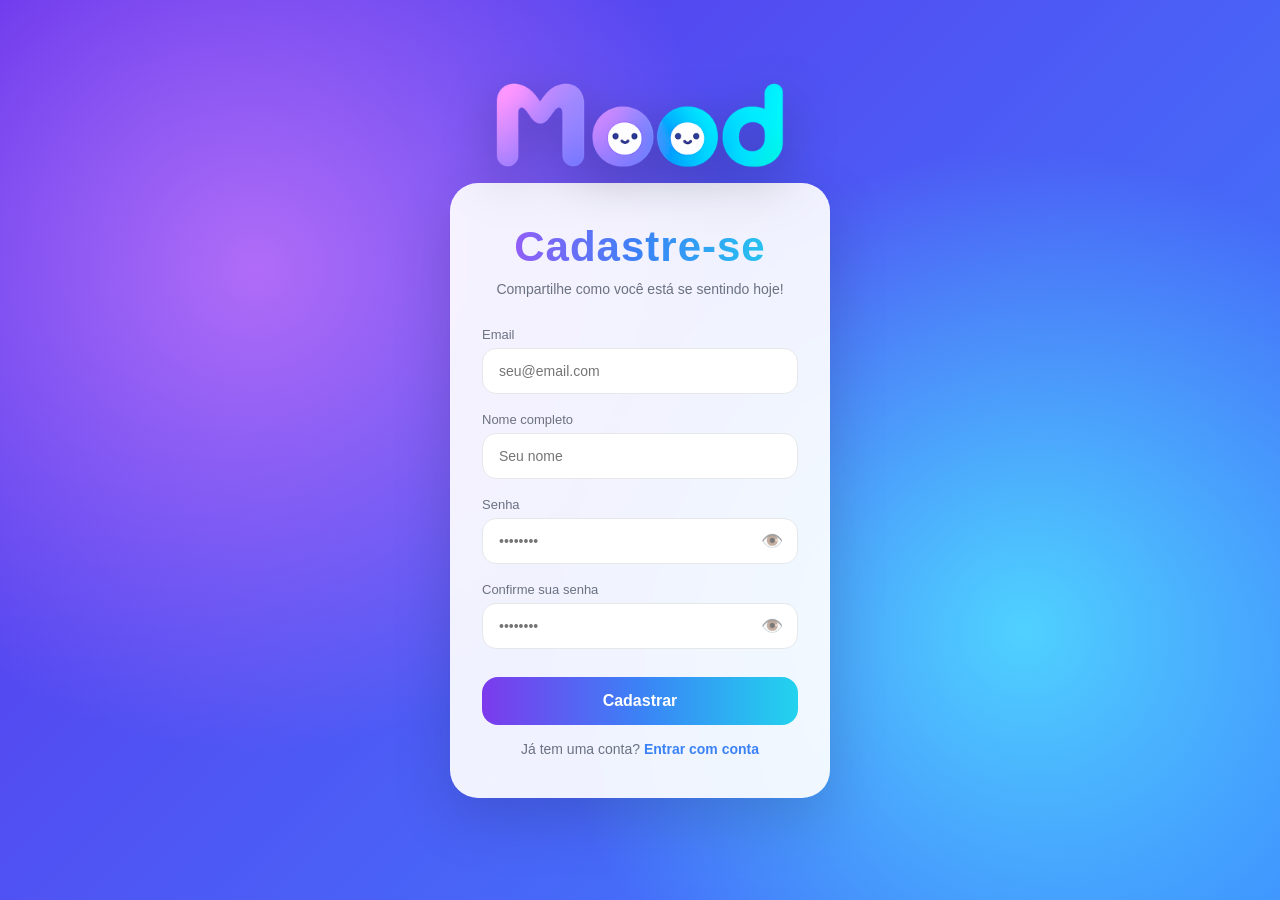
==== sign-up/signup.html @ b986eddc "First Commit" ====
<!DOCTYPE html>
<html lang="en">
<head>
    <meta charset="UTF-8">
    <meta name="viewport" content="width=device-width, initial-scale=1.0">
    <link rel="shortcut icon" href="LOGO-ICO.png" type="image/x-icon">
    <link rel="stylesheet" href="./style.css">
    <script src="index.js" defer></script>
    <title>Mood - Cadastro</title>
</head>
<body>
    <div class="page-wrapper">
        <div class="logo-top">
            <img src="../imagens/MOOD-LGO.png" alt="Logo Mood">
        </div>

        <div class="signup-container">
            <div class="logo">Cadastre-se</div>
            <div class="subtitle">Compartilhe como você está se sentindo hoje!</div>

            <form>
                <div class="input-group">
                    <label>Email</label>
                    <input type="email" id="email" placeholder="seu@email.com">
                    <div class="error-message" id="emailError">Email inválido</div>
                </div>

                <div class="input-group">
                    <label>Nome completo</label>
                    <input type="text" id="name" placeholder="Seu nome">
                    <div class="error-message" id="nameError">Nome inválido</div>
                </div>

                <div class="input-group">
                    <label>Senha</label>
                    <div class="password-wrapper">
                        <input type="password" id="password" placeholder="••••••••">
                        <span class="toggle-password" onclick="togglePassword()">👁️</span>
                    </div>
                </div>

                <div class="input-group">
                    <label>Confirme sua senha</label>
                    <div class="password-wrapper">
                        <input type="password" id="confirmPassword" placeholder="••••••••">
                        <span class="toggle-password" onclick="togglePassword()">👁️</span>
                    </div>
                </div>

                <button class="signup-btn" onclick="signupUser(event)">Cadastrar</button>
            </form>

            <div class="signup forgot">
                Já tem uma conta? <a href="../index.html">Entrar com conta</a>
            </div>
        </div>
    </div>
</body>
</html>
---- sign-up/style.css ----
* {
  margin: 0;
  padding: 0;
  box-sizing: border-box;
  font-family: "Inter", "Segoe UI", sans-serif;
}

body {
  height: 100vh;
  display: flex;
  align-items: center;
  justify-content: center;
  background:
    radial-gradient(circle at 20% 30%, #b06cf7, transparent 40%),
    radial-gradient(circle at 80% 70%, #4fd1ff, transparent 40%),
    linear-gradient(135deg, #5f2eea, #3a86ff);
}

/* ===== WRAPPER CENTRAL ===== */
.page-wrapper {
  position: relative;
  display: flex;
  flex-direction: column;
  align-items: center;
}

/* ===== LOGO FLUTUANTE ===== */
.logo-top {
  position: absolute;
  top: -25px;
  left: 50%;
  transform: translateX(-50%);
  z-index: 2;
}

.logo-top img {
  width: 300px;
  filter: drop-shadow(0 15px 25px rgba(0, 0, 0, 0.25));
  transition: transform 0.3s ease, filter 0.3s ease;
}

.logo-top:hover img {
  transform: scale(1.08) translateY(-4px);
  filter: drop-shadow(0 20px 35px rgba(0, 0, 0, 0.35));
}

/* ===== CONTAINER SIGN-UP ===== */
.signup-container {
  margin-top: 80px;
  width: 380px;
  background: rgba(255, 255, 255, 0.92);
  backdrop-filter: blur(12px);
  border-radius: 28px;
  padding: 40px 32px;
  box-shadow: 0 20px 60px rgba(0, 0, 0, 0.15);
  text-align: center;
}

/* ===== TITULO ===== */
.logo {
  font-size: 42px;
  font-weight: 800;
  letter-spacing: 1px;
  background: linear-gradient(90deg, #a855f7, #3b82f6, #22d3ee);
  background-clip: text;
  -webkit-background-clip: text;
  -webkit-text-fill-color: transparent;
  margin-bottom: 10px;
}

.subtitle {
  font-size: 14px;
  color: #6b7280;
  margin-bottom: 30px;
}

/* ===== INPUTS ===== */
.input-group {
  margin-bottom: 18px;
  text-align: left;
}

.input-group label {
  font-size: 13px;
  color: #6b7280;
  display: block;
  margin-bottom: 6px;
}

.input-group input {
  width: 100%;
  padding: 14px 16px;
  border-radius: 14px;
  border: 1px solid #e5e7eb;
  outline: none;
  font-size: 14px;
  transition: all 0.2s ease;
}

.input-group input:focus {
  border-color: #7c3aed;
  box-shadow: 0 0 0 3px rgba(124, 58, 237, 0.15);
}

.password-wrapper {
  position: relative;
}

.toggle-password {
  position: absolute;
  right: 15px;
  top: 50%;
  transform: translateY(-50%);
  cursor: pointer;
  font-size: 18px;
  opacity: 0.6;
  transition: 0.3s;
}

.toggle-password:hover {
  opacity: 1;
}

/* ===== ERRO ===== */
.input-error {
  border-color: #ff4d4d !important;
  animation: shake 0.3s;
}

@keyframes shake {
  0% { transform: translateX(0); }
  25% { transform: translateX(-4px); }
  50% { transform: translateX(4px); }
  75% { transform: translateX(-4px); }
  100% { transform: translateX(0); }
}

.error-message {
  color: #ff4d4d;
  font-size: 13px;
  margin-top: 5px;
  display: none;
}

/* ===== BOTÃO ===== */
.signup-btn {
  width: 100%;
  padding: 15px;
  border-radius: 16px;
  border: none;
  font-size: 16px;
  font-weight: 600;
  color: white;
  cursor: pointer;
  background: linear-gradient(90deg, #7c3aed, #3b82f6, #22d3ee);
  transition: transform 0.15s ease, box-shadow 0.15s ease;
  margin-top: 10px;
  position: relative;
  overflow: hidden;
}

.signup-btn:hover {
  transform: translateY(-2px);
  box-shadow: 0 10px 25px rgba(59, 130, 246, 0.35);
}

/* Ripple */
.signup-btn .ripple {
  position: absolute;
  width: 20px;
  height: 20px;
  background: rgba(255, 255, 255, 0.6);
  border-radius: 50%;
  transform: scale(0);
  animation: rippleAnim 0.6s linear;
}

@keyframes rippleAnim {
  to {
    transform: scale(10);
    opacity: 0;
  }
}

/* ===== LINKS ===== */
.forgot {
  margin-top: 16px;
  font-size: 13px;
  color: #7c3aed;
  text-decoration: none;
  display: inline-block;
}

.divider {
  margin: 24px 0;
  height: 1px;
  background: #e5e7eb;
}

.signup {
  font-size: 14px;
  color: #6b7280;
}

.signup a {
  color: #3b82f6;
  font-weight: 600;
  text-decoration: none;
}

.signup a:hover {
  text-decoration: underline;
}

/* ===== RESPONSIVO ===== */
@media (max-width: 420px) {
  .signup-container {
    width: 90%;
    padding: 30px 20px;
  }

  .logo-top img {
    width: 220px;
  }
}
.social-signup {
  margin-top: 15px;
  display: flex;
  flex-direction: column;
  gap: 10px;
}

.social-btn {
  display: flex;
  align-items: center;
  justify-content: center;
  gap: 10px;
  width: 100%;
  padding: 13px;
  border-radius: 14px;
  border: 1px solid #e5e7eb;
  background: white;
  font-size: 14px;
  font-weight: 600;
  cursor: pointer;
  transition: all 0.25s ease;
}

.social-btn img {
  width: 20px;
  height: 20px;
}

.social-btn.google:hover {
  background: #f1f5ff;
  border-color: #3b82f6;
  transform: translateY(-2px);
  box-shadow: 0 8px 20px rgba(59,130,246,0.2);
}

.social-btn.facebook:hover {
  background: #eef2ff;
  border-color: #2563eb;
  transform: translateY(-2px);
  box-shadow: 0 8px 20px rgba(37,99,235,0.25);
}
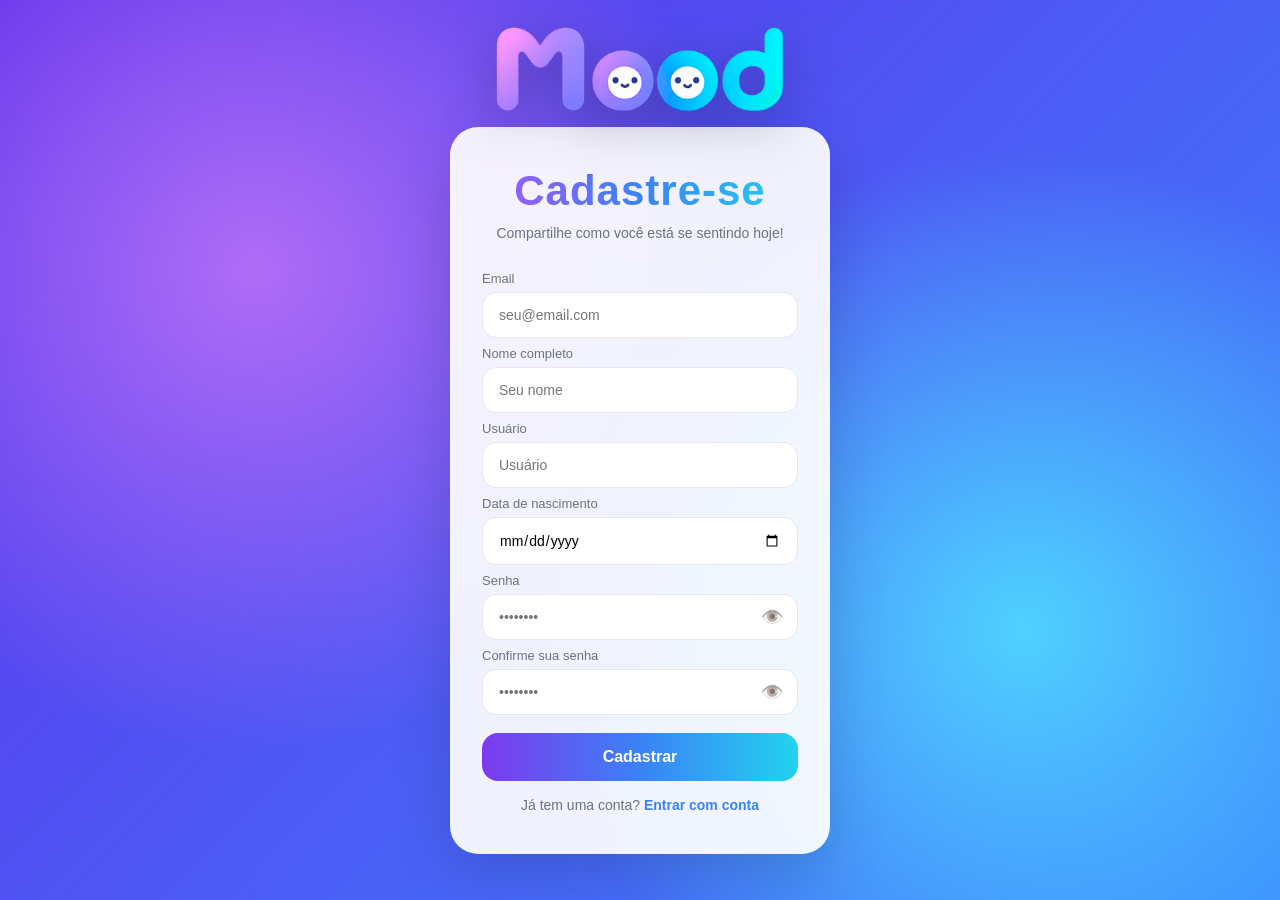
==== commit 15d31125: "User_Date" ====
--- a/sign-up/signup.html
+++ b/sign-up/signup.html
@@ -21,20 +21,32 @@
             <form>
                 <div class="input-group">
                     <label>Email</label>
-                    <input type="email" id="email" placeholder="seu@email.com">
+                    <input type="email" id="email" placeholder="seu@email.com" required>
                     <div class="error-message" id="emailError">Email inválido</div>
                 </div>
 
                 <div class="input-group">
                     <label>Nome completo</label>
-                    <input type="text" id="name" placeholder="Seu nome">
+                    <input type="text" id="name" placeholder="Seu nome" required>
                     <div class="error-message" id="nameError">Nome inválido</div>
+                </div>
+
+                <div class="input-group">
+                    <label>Usuário</label>
+                    <input type="text" id="user" placeholder="Usuário" required>
+                    <div class="error-message" id="nameError">Usuário inválido</div>
+                </div>
+
+                <div class="input-group">
+                    <label>Data de nascimento</label>
+                    <input type="date" id="nascimento" name="nascimento" min="1900-01-01" max="2026-12-31" placeholder="01/01/2000" required>
+                    <div class="error-message" id="emailError">Email inválido</div>
                 </div>
 
                 <div class="input-group">
                     <label>Senha</label>
                     <div class="password-wrapper">
-                        <input type="password" id="password" placeholder="••••••••">
+                        <input type="password" id="password" placeholder="••••••••" required>
                         <span class="toggle-password" onclick="togglePassword()">👁️</span>
                     </div>
                 </div>
@@ -42,7 +54,7 @@
                 <div class="input-group">
                     <label>Confirme sua senha</label>
                     <div class="password-wrapper">
-                        <input type="password" id="confirmPassword" placeholder="••••••••">
+                        <input type="password" id="confirmPassword" placeholder="••••••••" required>
                         <span class="toggle-password" onclick="togglePassword()">👁️</span>
                     </div>
                 </div>
--- a/sign-up/style.css
+++ b/sign-up/style.css
@@ -76,7 +76,7 @@
 
 /* ===== INPUTS ===== */
 .input-group {
-  margin-bottom: 18px;
+  margin-bottom: 8px;
   text-align: left;
 }
 
